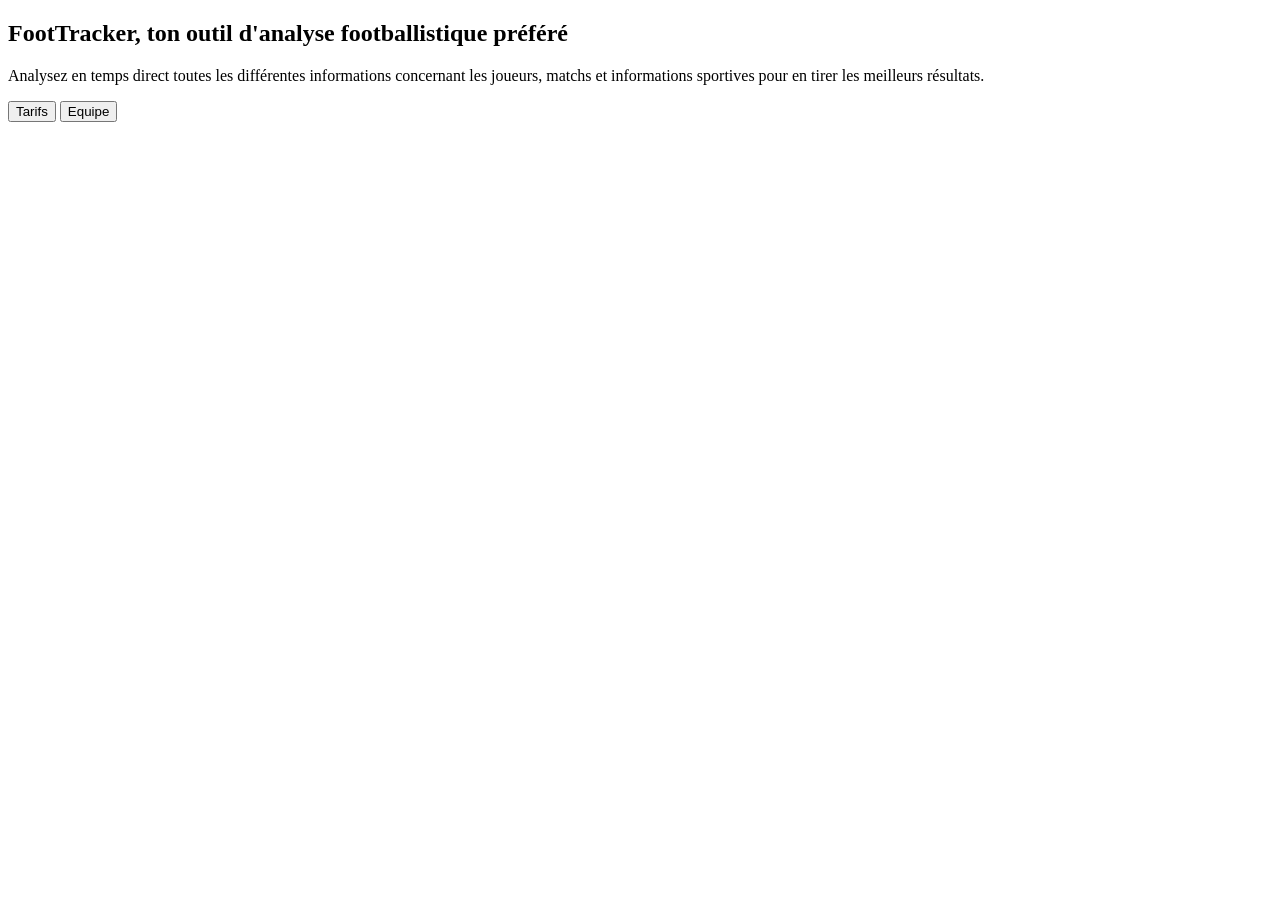
==== SITE/index.html @ 9fde775c "fonctionnal commit" ====
<!doctype html>
<html lang="en">
  <head>
    <meta charset="UTF-8" />
    <meta name="viewport" content="width=device-width, initial-scale=1.0" />
    <title>Page d'accueil tracker foot</title>
    <link href="css/styles.css" rel="stylesheet" />
  </head>
  <body>
    <nav class="navbar" id="navbar"></nav>

    <main>
      <section class="hero-section">
        <div class="hero-container">
          <h1>
            <span>FootTracker</span>, ton outil d'analyse footballistique
            préféré
          </h1>
          <p>
            Analysez en temps direct toutes les différentes informations
            concernant les joueurs, matchs et informations sportives pour en
            tirer les meilleurs résultats.
          </p>
          <div class="cta-container">
            <button class="cta-1">Tarifs</button>
            <button class="cta-2" href="/SITE/equipe.html">Equipe</button>
          </div>
        </div>
      </section>
    </main>

    <script src="/SITE/js/gsap.min.js"></script>
    <script src="/SITE/js/main.js"></script>
  </body>
</html>
---- SITE/css/styles.css ----
/* Grille Responsive */
.players-grid {
  display: grid;
  grid-template-columns: repeat(auto-fill, minmax(280px, 1fr));
  gap: 25px;
  padding: 20px;
}

/* La Carte Joueur */
.player-card {
  background: #1a1a1a; /* Look sombre premium */
  border-radius: 15px;
  overflow: hidden;
  color: white;
  transition:
    transform 0.3s ease,
    box-shadow 0.3s ease;
  border: 1px solid #333;
}

.player-card:hover {
  transform: translateY(-10px);
  box-shadow: 0 15px 35px rgba(0, 255, 127, 0.2); /* Lueur verte "gazon" */
  border-color: #00ff7f;
}

.player-img-container {
  width: 100%;
  height: 250px;
  background: #222;
}

.player-img-container img {
  width: 100%;
  height: 100%;
  object-fit: cover;
  transition: transform 0.5s ease;
}

.player-card:hover img {
  transform: scale(1.05);
}

.player-content {
  padding: 20px;
}

.player-footer {
  display: flex;
  justify-content: space-between;
  align-items: center;
  margin-top: 15px;
  border-top: 1px solid #333;
  padding-top: 15px;
}

.btn-tracker {
  background: #00ff7f;
  color: #000;
  text-decoration: none;
  padding: 8px 15px;
  border-radius: 5px;
  font-weight: bold;
  font-size: 0.9rem;
}
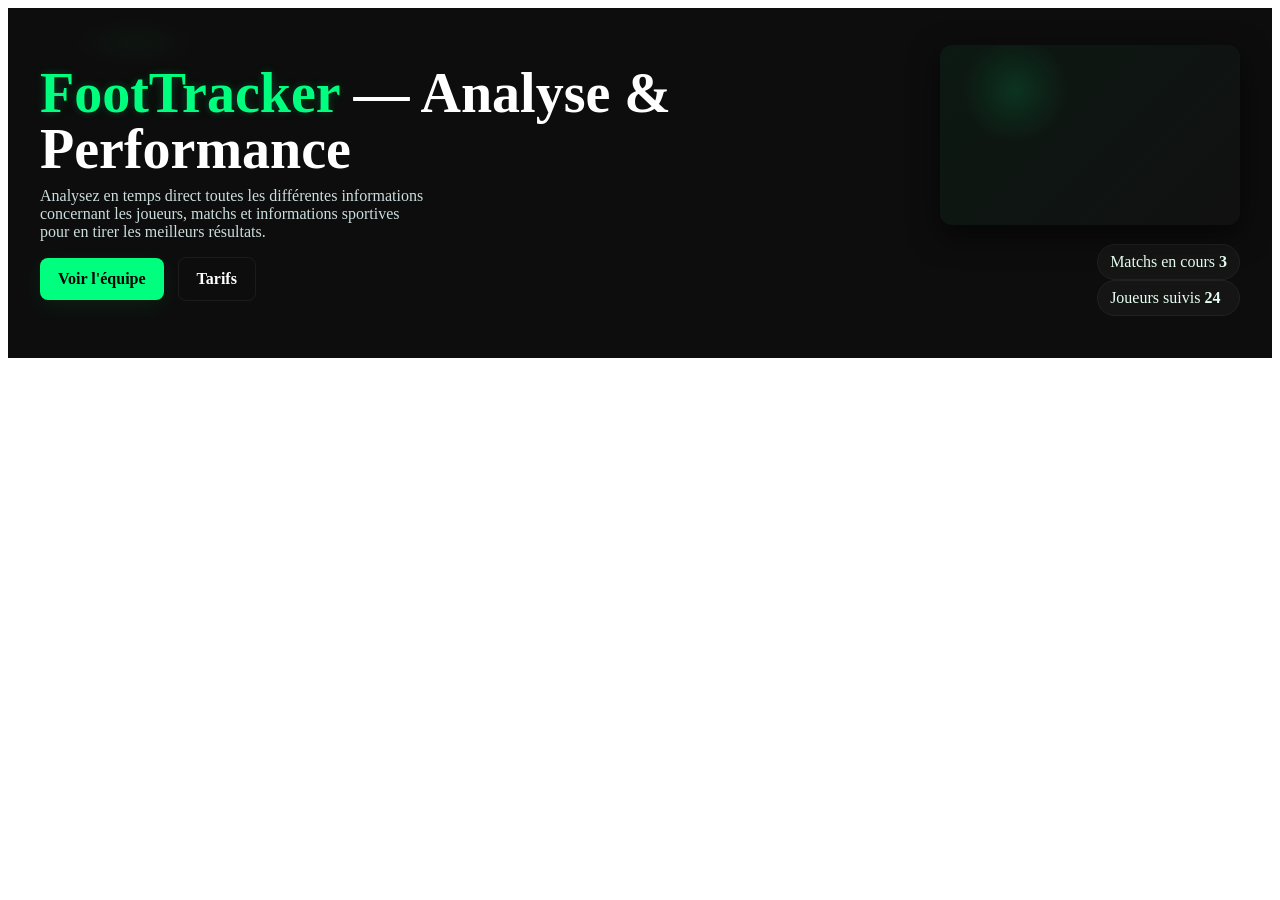
==== commit f147d48c: "feat(ui): implement equipe carousel, member detail, home hero +   accessibility Co-authored-by: Copi" ====
--- a/SITE/index.html
+++ b/SITE/index.html
@@ -5,31 +5,39 @@
     <meta name="viewport" content="width=device-width, initial-scale=1.0" />
     <title>Page d'accueil tracker foot</title>
     <link href="css/styles.css" rel="stylesheet" />
+    <link href="css/accessibility.css" rel="stylesheet" />
   </head>
   <body>
+    <a class="skip-link" href="#main">Aller au contenu</a>
     <nav class="navbar" id="navbar"></nav>
 
-    <main>
-      <section class="hero-section">
+    <main id="main">
+      <section class="hero-section hero-neon">
         <div class="hero-container">
-          <h1>
-            <span>FootTracker</span>, ton outil d'analyse footballistique
-            préféré
-          </h1>
-          <p>
-            Analysez en temps direct toutes les différentes informations
-            concernant les joueurs, matchs et informations sportives pour en
-            tirer les meilleurs résultats.
-          </p>
-          <div class="cta-container">
-            <button class="cta-1">Tarifs</button>
-            <button class="cta-2" href="/SITE/equipe.html">Equipe</button>
+          <div class="hero-left">
+            <h1 class="hero-title"><span class="brand">FootTracker</span> — <span class="tagline">Analyse & Performance</span></h1>
+            <p class="hero-sub">
+              Analysez en temps direct toutes les différentes informations concernant les joueurs, matchs et informations sportives pour en tirer les meilleurs résultats.
+            </p>
+            <div class="cta-container">
+              <a class="cta cta-primary" href="equipe.html">Voir l'équipe</a>
+              <a class="cta cta-secondary" href="#pricing">Tarifs</a>
+            </div>
+          </div>
+          <div class="hero-right">
+            <div class="hero-visual" aria-hidden="true"></div>
+            <div class="hero-stats">
+              <div class="pill">Matchs en cours <strong>3</strong></div>
+              <div class="pill">Joueurs suivis <strong>24</strong></div>
+            </div>
           </div>
         </div>
+        <div class="hero-gradient" aria-hidden="true"></div>
       </section>
     </main>
 
     <script src="/SITE/js/gsap.min.js"></script>
+    <script src="/SITE/js/hero.js"></script>
     <script src="/SITE/js/main.js"></script>
   </body>
 </html>
--- a/SITE/css/styles.css
+++ b/SITE/css/styles.css
@@ -1,9 +1,39 @@
-/* Grille Responsive */
+/* Carousel responsive */
+.carousel-wrapper {
+  position: relative;
+  margin: 20px 0;
+}
+.carousel-mask {
+  overflow: hidden;
+  padding: 10px 0;
+}
 .players-grid {
-  display: grid;
-  grid-template-columns: repeat(auto-fill, minmax(280px, 1fr));
-  gap: 25px;
+  display: flex;
+  gap: 20px;
+  align-items: stretch;
   padding: 20px;
+  will-change: transform;
+}
+.edge-blur {
+  position: absolute;
+  top: 0;
+  bottom: 0;
+  width: 14%;
+  pointer-events: none;
+  z-index: 5;
+}
+.edge-left {
+  left: 0;
+  background: linear-gradient(90deg, rgba(13,13,13,1) 0%, rgba(13,13,13,0) 60%);
+}
+.edge-right {
+  right: 0;
+  background: linear-gradient(270deg, rgba(13,13,13,1) 0%, rgba(13,13,13,0) 60%);
+}
+
+@media (max-width: 600px) {
+  .players-grid { gap: 12px; padding: 12px; }
+  .player-card { min-width: 220px; flex: 0 0 220px; }
 }
 
 /* La Carte Joueur */
@@ -12,15 +42,15 @@
   border-radius: 15px;
   overflow: hidden;
   color: white;
-  transition:
-    transform 0.3s ease,
-    box-shadow 0.3s ease;
+  transition: transform 0.3s ease, box-shadow 0.3s ease;
   border: 1px solid #333;
+  min-width: 260px;
+  flex: 0 0 260px;
 }
 
 .player-card:hover {
   transform: translateY(-10px);
-  box-shadow: 0 15px 35px rgba(0, 255, 127, 0.2); /* Lueur verte "gazon" */
+  box-shadow: 0 15px 35px rgba(0, 255, 127, 0.08); /* Lueur verte "gazon" */
   border-color: #00ff7f;
 }
 
@@ -63,3 +93,45 @@
   font-weight: bold;
   font-size: 0.9rem;
 }
+
+:root {
+  --bg: #0d0d0d;
+  --neon: #00ff7f;
+  --muted: #111;
+  --glass: rgba(255,255,255,0.03);
+  --max-width: 1200px;
+}
+
+/* Hero styles */
+.hero-section { background: var(--bg); padding: 42px 16px; position: relative; overflow: hidden; color: #fff; }
+.hero-container { max-width: var(--max-width); margin: 0 auto; display: flex; gap: 20px; align-items: center; justify-content: space-between; }
+.hero-left { flex: 1; min-width: 240px; }
+.hero-right { width: 320px; display:flex; flex-direction: column; gap: 14px; align-items:flex-end; }
+.hero-title { font-size: clamp(28px, 6.5vw, 56px); margin: 0; line-height: 1; font-weight: 800; }
+.brand { color: var(--neon); text-shadow: 0 0 8px rgba(0,255,127,0.2), 0 0 28px rgba(0,255,127,0.06); }
+.hero-sub { color: #cdd; margin-top: 10px; max-width: 48ch; }
+.cta { display: inline-block; padding: 12px 18px; border-radius: 8px; text-decoration: none; font-weight: 700; margin-right: 10px; }
+.cta-primary { background: var(--neon); color: #000; box-shadow: 0 6px 24px rgba(0,255,127,0.08); }
+.cta-secondary { border: 1px solid rgba(255,255,255,0.06); color: #fff; background: transparent; }
+.hero-visual { width: 300px; height: 180px; border-radius: 12px; background: radial-gradient(circle at 25% 25%, rgba(0,255,127,0.12), transparent 20%), linear-gradient(135deg, rgba(0,255,127,0.05), rgba(255,255,255,0.02)); box-shadow: 0 10px 30px rgba(0,0,0,0.6); }
+.hero-gradient { position: absolute; inset: 0; pointer-events: none; mix-blend-mode: screen; background: radial-gradient(600px 240px at 10% 10%, rgba(0,255,127,0.03), transparent 10%); }
+.pill { background: rgba(255,255,255,0.03); padding: 8px 12px; border-radius: 999px; color: #fff; border: 1px solid #222; }
+@media (max-width: 800px) { .hero-container { flex-direction: column-reverse; align-items: flex-start; } .hero-right { width: 100%; display:flex; flex-direction:row; gap:10px; } .hero-visual { width: 100%; height: 140px; } }
+
+
+/* Player detail styles */
+.player-detail-container { max-width: 1100px; margin: 30px auto; padding: 20px; }
+.player-header { display:flex; align-items:center; gap:20px; margin-bottom:20px; }
+.player-header img { width:140px; height:140px; object-fit:cover; border-radius:12px; }
+.player-header h1 { font-size: clamp(28px, 6vw, 72px); margin:0; letter-spacing:-1px; color:#fff; font-weight:700; }
+.player-stats { display:flex; gap:12px; flex-wrap:wrap; margin-bottom:20px; }
+.stat-card { background: #0f0f0f; padding:12px 16px; border-radius:10px; min-width:110px; text-align:center; color:#fff; border:1px solid #222; }
+.stat-card span { display:block; font-size:1.1rem; color:#00ff7f; font-weight:700; }
+.gallery-grid { display:grid; grid-template-columns: repeat(4, 1fr); grid-auto-rows: 140px; gap:8px; }
+.gallery-grid .gallery-img { width:100%; height:100%; object-fit:cover; border-radius:8px; }
+.gallery-grid .gallery-img:nth-child(1) { grid-column: span 2; grid-row: span 2; }
+.gallery-grid .gallery-img:nth-child(3) { grid-column: span 2; }
+@media (max-width: 700px) { .gallery-grid { grid-template-columns: repeat(2, 1fr); grid-auto-rows: 120px; } }
+.comments-section .comment-item { background:#121212; padding:10px; border-radius:8px; border:1px solid #222; margin-bottom:10px; }
+.comments-section strong { color:#00ff7f; }
+
--- a/SITE/css/accessibility.css
+++ b/SITE/css/accessibility.css
@@ -0,0 +1,28 @@
+/* accessibility.css
+   Focus styles, skip link, reduced-motion preference, and small accessibility helpers.
+*/
+
+/* Skip link - visible on keyboard focus */
+.skip-link { position: absolute; left: -999px; top: auto; width: 1px; height: 1px; overflow: hidden; z-index: 9999; }
+.skip-link:focus, .skip-link:active { left: 12px; top: 12px; width: auto; height: auto; padding: 8px 12px; background: #0b0b0b; color: #fff; border-radius: 6px; text-decoration: none; box-shadow: 0 8px 20px rgba(0,0,0,0.6); }
+
+/* Focus-visible for interactive elements */
+:focus:not(.skip-link) { outline: none; }
+:focus-visible { outline: 3px solid var(--neon); outline-offset: 4px; }
+
+/* Specific interactive focus styles */
+a.cta:focus-visible, .btn-tracker:focus-visible, .player-card:focus-visible { box-shadow: 0 10px 30px rgba(0,255,127,0.12); transform: translateY(-6px); }
+
+/* Respect user motion preferences */
+@media (prefers-reduced-motion: reduce) {
+  * { animation-duration: 0.001ms !important; animation-iteration-count: 1 !important; transition-duration: 0.001ms !important; scroll-behavior: auto !important; }
+}
+
+/* Touch and tap helpers */
+button, a { touch-action: manipulation; -webkit-tap-highlight-color: rgba(0,0,0,0); }
+
+/* Small contrast improvements */
+.pill, .stat-card { color: #e6fff2; }
+
+/* Visually-hidden helper */
+.visually-hidden { position: absolute !important; height: 1px; width: 1px; overflow: hidden; clip: rect(1px, 1px, 1px, 1px); white-space: nowrap; }
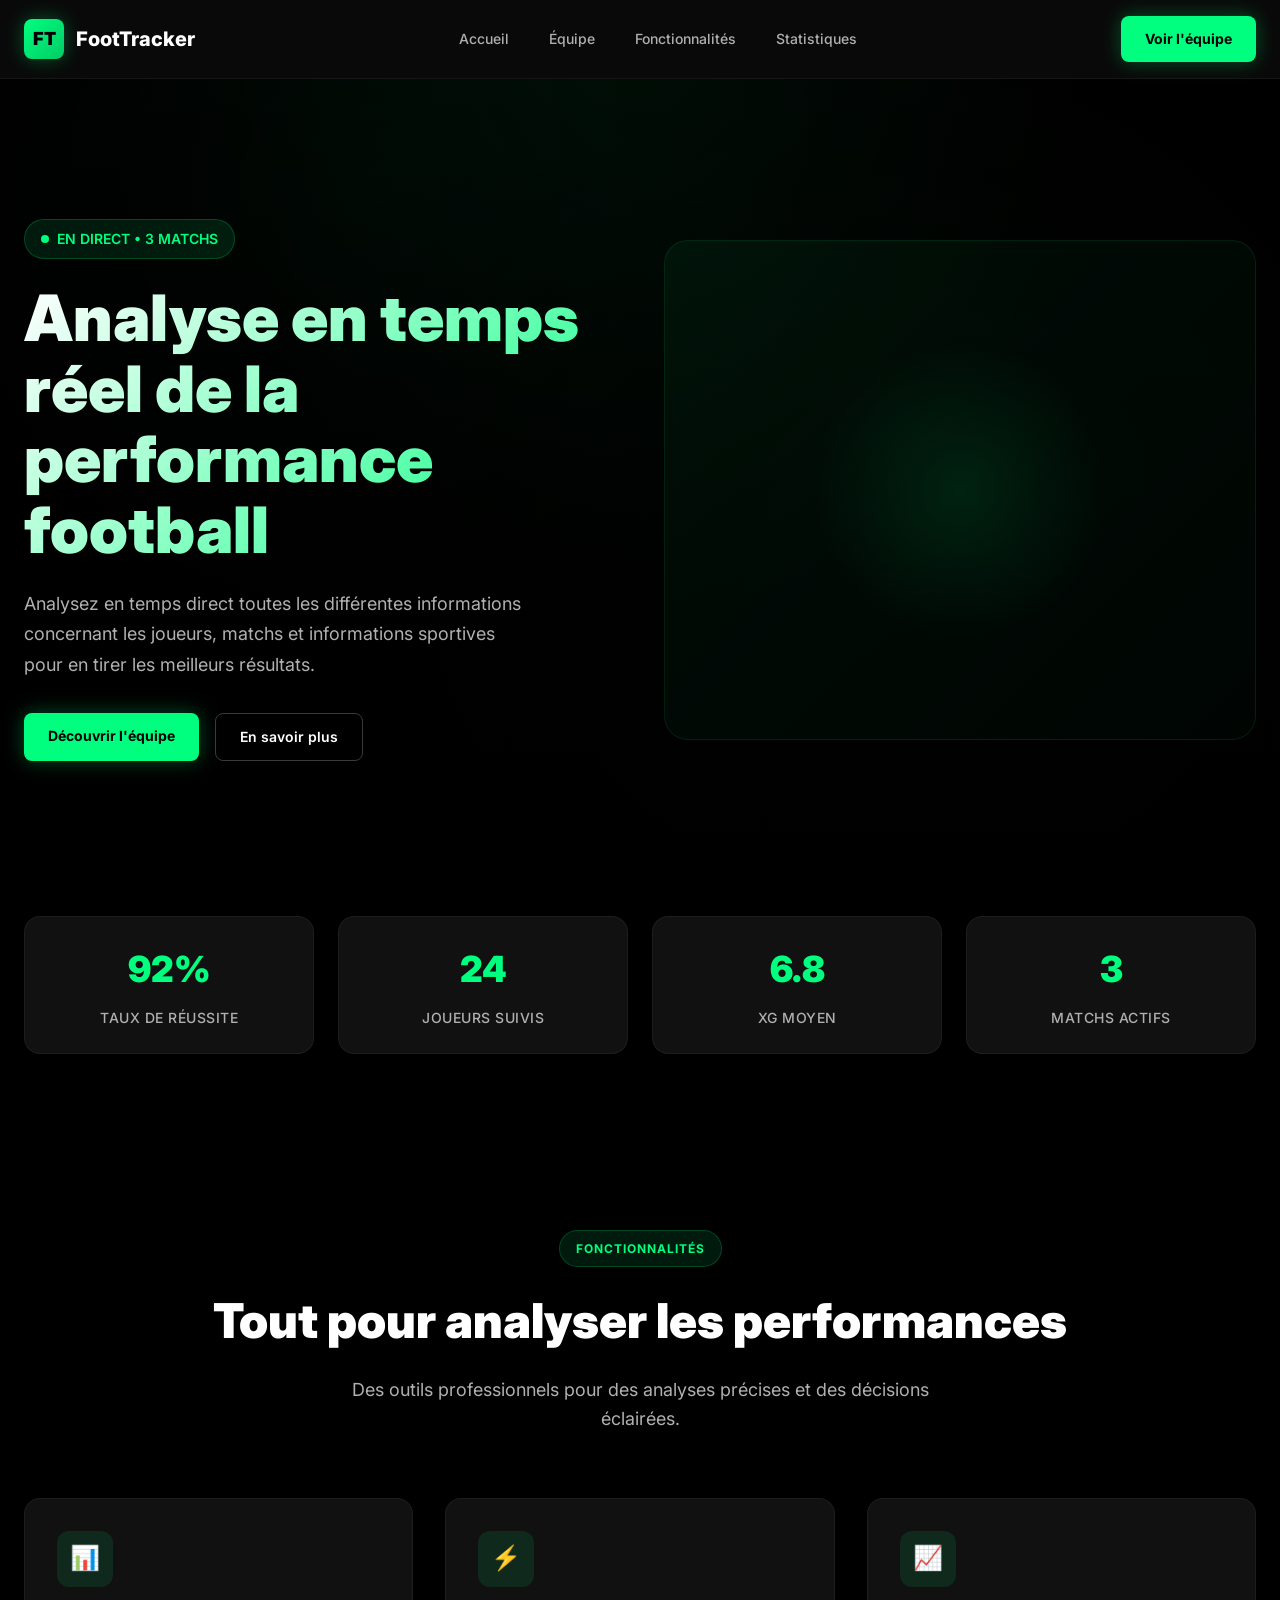
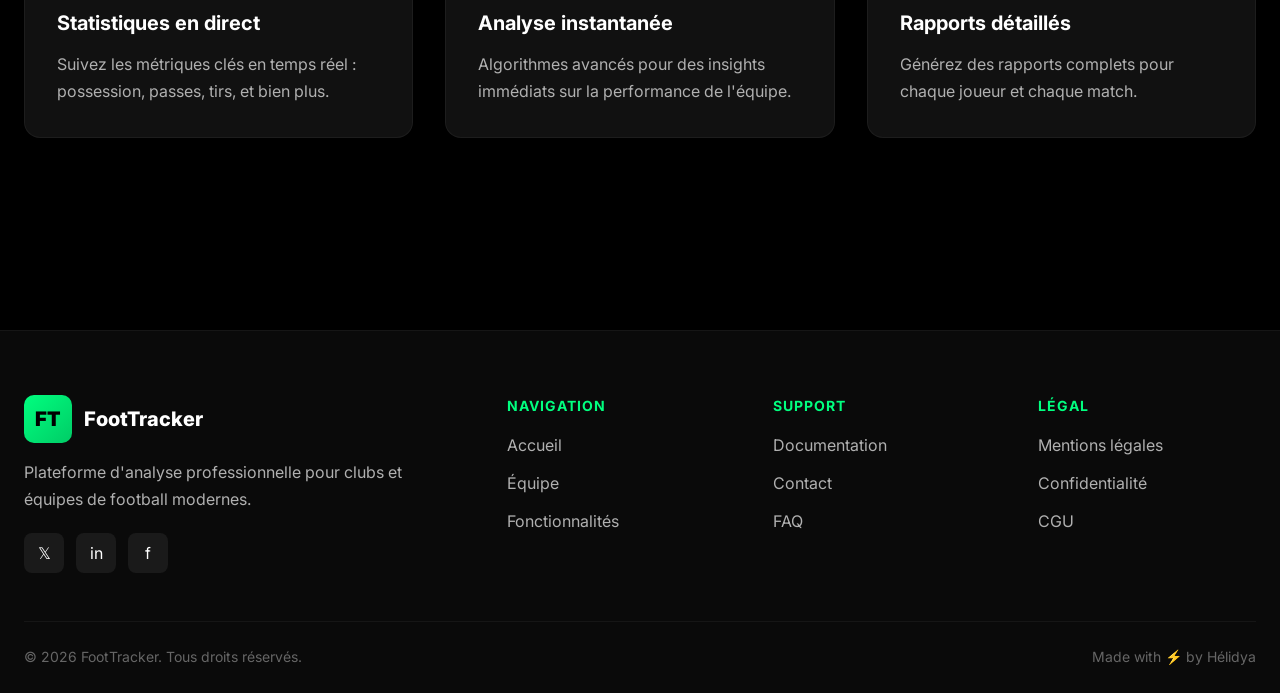
==== commit f68480f9: "feat(ui): carousel infini parfait + UX améliorée v2 - Carousel seamless (onRepeat technique)  - Haut" ====
--- a/SITE/index.html
+++ b/SITE/index.html
@@ -1,43 +1,171 @@
 <!doctype html>
-<html lang="en">
+<html lang="fr">
   <head>
     <meta charset="UTF-8" />
     <meta name="viewport" content="width=device-width, initial-scale=1.0" />
-    <title>Page d'accueil tracker foot</title>
-    <link href="css/styles.css" rel="stylesheet" />
-    <link href="css/accessibility.css" rel="stylesheet" />
+    <title>FootTracker — Analyse Performance Football</title>
+    <link href="css/design-system.css" rel="stylesheet" />
   </head>
   <body>
-    <a class="skip-link" href="#main">Aller au contenu</a>
-    <nav class="navbar" id="navbar"></nav>
+    <!-- Navigation -->
+    <nav class="navbar" id="navbar">
+      <div class="container nav-inner">
+        <a href="index.html" class="nav-brand">
+          <div class="nav-logo">FT</div>
+          <span>FootTracker</span>
+        </a>
+        
+        <button class="nav-toggle" aria-label="Menu">☰</button>
+        
+        <ul class="nav-links">
+          <li><a href="index.html">Accueil</a></li>
+          <li><a href="equipe.html">Équipe</a></li>
+          <li><a href="#features">Fonctionnalités</a></li>
+          <li><a href="#stats">Statistiques</a></li>
+        </ul>
+        
+        <div class="nav-actions">
+          <a href="equipe.html" class="btn-primary">Voir l'équipe</a>
+        </div>
+      </div>
+    </nav>
 
-    <main id="main">
-      <section class="hero-section hero-neon">
-        <div class="hero-container">
+    <!-- Hero -->
+    <section class="hero">
+      <div class="container">
+        <div class="hero-content">
           <div class="hero-left">
-            <h1 class="hero-title"><span class="brand">FootTracker</span> — <span class="tagline">Analyse & Performance</span></h1>
-            <p class="hero-sub">
+            <div class="hero-badge">
+              <span class="hero-badge-dot"></span>
+              <span>EN DIRECT • 3 MATCHS</span>
+            </div>
+            <h1 class="hero-title">Analyse en temps réel de la performance football</h1>
+            <p class="hero-subtitle">
               Analysez en temps direct toutes les différentes informations concernant les joueurs, matchs et informations sportives pour en tirer les meilleurs résultats.
             </p>
-            <div class="cta-container">
-              <a class="cta cta-primary" href="equipe.html">Voir l'équipe</a>
-              <a class="cta cta-secondary" href="#pricing">Tarifs</a>
+            <div class="hero-cta">
+              <a href="equipe.html" class="btn-primary">Découvrir l'équipe</a>
+              <a href="#features" class="btn-secondary">En savoir plus</a>
             </div>
           </div>
           <div class="hero-right">
-            <div class="hero-visual" aria-hidden="true"></div>
-            <div class="hero-stats">
-              <div class="pill">Matchs en cours <strong>3</strong></div>
-              <div class="pill">Joueurs suivis <strong>24</strong></div>
+            <div class="hero-visual"></div>
+          </div>
+        </div>
+      </div>
+    </section>
+
+    <!-- Stats -->
+    <section class="section">
+      <div class="container">
+        <div class="stats-grid" id="stats">
+          <div class="stat-card">
+            <div class="stat-value">92%</div>
+            <div class="stat-label">Taux de réussite</div>
+          </div>
+          <div class="stat-card">
+            <div class="stat-value">24</div>
+            <div class="stat-label">Joueurs suivis</div>
+          </div>
+          <div class="stat-card">
+            <div class="stat-value">6.8</div>
+            <div class="stat-label">xG Moyen</div>
+          </div>
+          <div class="stat-card">
+            <div class="stat-value">3</div>
+            <div class="stat-label">Matchs actifs</div>
+          </div>
+        </div>
+      </div>
+    </section>
+
+    <!-- Features -->
+    <section class="features" id="features">
+      <div class="container">
+        <div class="section-header">
+          <span class="section-badge">FONCTIONNALITÉS</span>
+          <h2 class="section-title">Tout pour analyser les performances</h2>
+          <p class="section-subtitle">
+            Des outils professionnels pour des analyses précises et des décisions éclairées.
+          </p>
+        </div>
+        <div class="features-grid">
+          <div class="feature-card">
+            <div class="feature-icon">📊</div>
+            <h3 class="feature-title">Statistiques en direct</h3>
+            <p class="feature-description">
+              Suivez les métriques clés en temps réel : possession, passes, tirs, et bien plus.
+            </p>
+          </div>
+          <div class="feature-card">
+            <div class="feature-icon">⚡</div>
+            <h3 class="feature-title">Analyse instantanée</h3>
+            <p class="feature-description">
+              Algorithmes avancés pour des insights immédiats sur la performance de l'équipe.
+            </p>
+          </div>
+          <div class="feature-card">
+            <div class="feature-icon">📈</div>
+            <h3 class="feature-title">Rapports détaillés</h3>
+            <p class="feature-description">
+              Générez des rapports complets pour chaque joueur et chaque match.
+            </p>
+          </div>
+        </div>
+      </div>
+    </section>
+
+    <!-- Footer -->
+    <footer class="footer">
+      <div class="container">
+        <div class="footer-content">
+          <div>
+            <div class="footer-brand">
+              <div class="footer-logo">FT</div>
+              <span>FootTracker</span>
+            </div>
+            <p class="footer-description">
+              Plateforme d'analyse professionnelle pour clubs et équipes de football modernes.
+            </p>
+            <div class="footer-social">
+              <a href="#" class="social-link">𝕏</a>
+              <a href="#" class="social-link">in</a>
+              <a href="#" class="social-link">f</a>
             </div>
           </div>
+          <div>
+            <h4 class="footer-section-title">Navigation</h4>
+            <ul class="footer-links">
+              <li><a href="index.html">Accueil</a></li>
+              <li><a href="equipe.html">Équipe</a></li>
+              <li><a href="#features">Fonctionnalités</a></li>
+            </ul>
+          </div>
+          <div>
+            <h4 class="footer-section-title">Support</h4>
+            <ul class="footer-links">
+              <li><a href="#">Documentation</a></li>
+              <li><a href="#">Contact</a></li>
+              <li><a href="#">FAQ</a></li>
+            </ul>
+          </div>
+          <div>
+            <h4 class="footer-section-title">Légal</h4>
+            <ul class="footer-links">
+              <li><a href="#">Mentions légales</a></li>
+              <li><a href="#">Confidentialité</a></li>
+              <li><a href="#">CGU</a></li>
+            </ul>
+          </div>
         </div>
-        <div class="hero-gradient" aria-hidden="true"></div>
-      </section>
-    </main>
+        <div class="footer-bottom">
+          <p>&copy; 2026 FootTracker. Tous droits réservés.</p>
+          <p>Made with ⚡ by Hélidya</p>
+        </div>
+      </div>
+    </footer>
 
-    <script src="/SITE/js/gsap.min.js"></script>
-    <script src="/SITE/js/hero.js"></script>
-    <script src="/SITE/js/main.js"></script>
+    <script src="js/gsap.min.js"></script>
+    <script src="js/animations.js"></script>
   </body>
 </html>
--- a/SITE/css/design-system.css
+++ b/SITE/css/design-system.css
@@ -0,0 +1,970 @@
+/* ============================================
+   FOOTTRACKER 2026 — Design System
+   Dark theme / Neon green / Ultra-modern
+   ============================================ */
+
+@import url('https://fonts.googleapis.com/css2?family=Inter:wght@300;400;500;600;700;800;900&display=swap');
+
+/* ============================================
+   CSS Variables
+   ============================================ */
+:root {
+  /* Colors */
+  --black: #000000;
+  --bg-dark: #0a0a0a;
+  --bg-card: #111111;
+  --neon-green: #00ff7f;
+  --neon-green-dark: #00cc66;
+  --gray-100: #1a1a1a;
+  --gray-200: #2a2a2a;
+  --gray-300: #3a3a3a;
+  --gray-400: #555555;
+  --gray-500: #777777;
+  --gray-600: #999999;
+  --text-primary: #ffffff;
+  --text-secondary: #b0b0b0;
+  --text-muted: #666666;
+  
+  /* Typography */
+  --font-family: 'Inter', -apple-system, BlinkMacSystemFont, sans-serif;
+  --font-size-xs: 0.75rem;
+  --font-size-sm: 0.875rem;
+  --font-size-base: 1rem;
+  --font-size-lg: 1.125rem;
+  --font-size-xl: 1.25rem;
+  --font-size-2xl: 1.5rem;
+  --font-size-3xl: 1.875rem;
+  --font-size-4xl: 2.25rem;
+  --font-size-5xl: 3rem;
+  --font-size-6xl: 4rem;
+  
+  /* Spacing */
+  --space-1: 0.25rem;
+  --space-2: 0.5rem;
+  --space-3: 0.75rem;
+  --space-4: 1rem;
+  --space-5: 1.25rem;
+  --space-6: 1.5rem;
+  --space-8: 2rem;
+  --space-10: 2.5rem;
+  --space-12: 3rem;
+  --space-16: 4rem;
+  --space-20: 5rem;
+  --space-24: 6rem;
+  
+  /* Layout */
+  --container-max: 1280px;
+  --container-padding: 1.5rem;
+  
+  /* Effects */
+  --glow-neon: 0 0 20px rgba(0, 255, 127, 0.3);
+  --glow-neon-strong: 0 0 30px rgba(0, 255, 127, 0.5);
+  --shadow-sm: 0 1px 2px rgba(0, 0, 0, 0.5);
+  --shadow-md: 0 4px 6px rgba(0, 0, 0, 0.5);
+  --shadow-lg: 0 10px 20px rgba(0, 0, 0, 0.7);
+  --shadow-xl: 0 20px 40px rgba(0, 0, 0, 0.8);
+  
+  /* Transitions */
+  --transition-fast: 150ms ease;
+  --transition-base: 250ms ease;
+  --transition-slow: 350ms ease;
+}
+
+/* ============================================
+   Reset & Base
+   ============================================ */
+*, *::before, *::after {
+  box-sizing: border-box;
+  margin: 0;
+  padding: 0;
+}
+
+html {
+  scroll-behavior: smooth;
+  -webkit-font-smoothing: antialiased;
+  -moz-osx-font-smoothing: grayscale;
+}
+
+body {
+  font-family: var(--font-family);
+  font-size: var(--font-size-base);
+  line-height: 1.6;
+  color: var(--text-primary);
+  background: var(--black);
+  overflow-x: hidden;
+}
+
+img {
+  max-width: 100%;
+  display: block;
+}
+
+a {
+  color: inherit;
+  text-decoration: none;
+}
+
+button {
+  font-family: inherit;
+  cursor: pointer;
+}
+
+/* ============================================
+   Layout Utilities
+   ============================================ */
+.container {
+  max-width: var(--container-max);
+  margin: 0 auto;
+  padding: 0 var(--container-padding);
+}
+
+.section {
+  padding: var(--space-20) 0;
+}
+
+/* ============================================
+   Navigation
+   ============================================ */
+.navbar {
+  position: fixed;
+  top: 0;
+  left: 0;
+  right: 0;
+  z-index: 1000;
+  background: rgba(10, 10, 10, 0.95);
+  backdrop-filter: blur(12px);
+  border-bottom: 1px solid rgba(255, 255, 255, 0.05);
+  padding: var(--space-4) 0;
+  transition: all var(--transition-base);
+}
+
+.navbar.scrolled {
+  background: rgba(10, 10, 10, 0.98);
+  box-shadow: var(--shadow-lg);
+}
+
+.nav-inner {
+  display: flex;
+  align-items: center;
+  justify-content: space-between;
+  gap: var(--space-6);
+}
+
+.nav-brand {
+  display: flex;
+  align-items: center;
+  gap: var(--space-3);
+  font-weight: 800;
+  font-size: var(--font-size-xl);
+  color: var(--text-primary);
+  text-decoration: none;
+  transition: all var(--transition-fast);
+}
+
+.nav-brand:hover {
+  color: var(--neon-green);
+}
+
+.nav-logo {
+  width: 40px;
+  height: 40px;
+  background: linear-gradient(135deg, var(--neon-green), var(--neon-green-dark));
+  border-radius: 8px;
+  display: flex;
+  align-items: center;
+  justify-content: center;
+  font-weight: 900;
+  font-size: var(--font-size-lg);
+  color: var(--black);
+  box-shadow: var(--glow-neon);
+}
+
+.nav-links {
+  display: flex;
+  gap: var(--space-2);
+  list-style: none;
+  align-items: center;
+}
+
+.nav-links a {
+  padding: var(--space-2) var(--space-4);
+  border-radius: 6px;
+  font-weight: 500;
+  font-size: var(--font-size-sm);
+  color: var(--text-secondary);
+  transition: all var(--transition-fast);
+  position: relative;
+}
+
+.nav-links a::after {
+  content: '';
+  position: absolute;
+  bottom: 4px;
+  left: 50%;
+  width: 0;
+  height: 2px;
+  background: var(--neon-green);
+  transform: translateX(-50%);
+  transition: width var(--transition-fast);
+}
+
+.nav-links a:hover {
+  color: var(--neon-green);
+}
+
+.nav-links a:hover::after {
+  width: 60%;
+}
+
+.nav-actions {
+  display: flex;
+  gap: var(--space-3);
+  align-items: center;
+}
+
+.btn-primary {
+  padding: var(--space-3) var(--space-6);
+  background: var(--neon-green);
+  color: var(--black);
+  border: none;
+  border-radius: 8px;
+  font-weight: 700;
+  font-size: var(--font-size-sm);
+  transition: all var(--transition-fast);
+  box-shadow: var(--glow-neon);
+  text-decoration: none;
+  display: inline-block;
+}
+
+.btn-primary:hover {
+  background: var(--neon-green-dark);
+  transform: translateY(-2px);
+  box-shadow: var(--glow-neon-strong);
+}
+
+.nav-toggle {
+  display: none;
+  background: transparent;
+  border: 1px solid var(--gray-300);
+  color: var(--text-primary);
+  padding: var(--space-2) var(--space-3);
+  border-radius: 6px;
+  font-size: var(--font-size-lg);
+  transition: all var(--transition-fast);
+}
+
+.nav-toggle:hover {
+  border-color: var(--neon-green);
+  color: var(--neon-green);
+}
+
+@media (max-width: 768px) {
+  .nav-links {
+    position: fixed;
+    top: 70px;
+    right: var(--container-padding);
+    flex-direction: column;
+    background: rgba(17, 17, 17, 0.98);
+    backdrop-filter: blur(12px);
+    padding: var(--space-4);
+    border-radius: 12px;
+    border: 1px solid rgba(255, 255, 255, 0.1);
+    box-shadow: var(--shadow-xl);
+    opacity: 0;
+    visibility: hidden;
+    transform: translateY(-10px);
+    transition: all var(--transition-base);
+  }
+  
+  .nav-links.is-open {
+    opacity: 1;
+    visibility: visible;
+    transform: translateY(0);
+  }
+  
+  .nav-toggle {
+    display: block;
+  }
+  
+  .nav-actions {
+    display: none;
+  }
+}
+
+/* ============================================
+   Hero Section
+   ============================================ */
+.hero {
+  min-height: 100vh;
+  display: flex;
+  align-items: center;
+  position: relative;
+  overflow: hidden;
+  padding-top: 80px;
+  background: radial-gradient(ellipse at top, rgba(0, 255, 127, 0.05), transparent 50%);
+}
+
+.hero::before {
+  content: '';
+  position: absolute;
+  top: 0;
+  left: 0;
+  right: 0;
+  bottom: 0;
+  background: 
+    linear-gradient(180deg, transparent 0%, var(--black) 100%),
+    radial-gradient(circle at 30% 20%, rgba(0, 255, 127, 0.03), transparent 40%),
+    radial-gradient(circle at 70% 60%, rgba(0, 255, 127, 0.02), transparent 50%);
+  pointer-events: none;
+}
+
+.hero-content {
+  position: relative;
+  z-index: 1;
+  display: grid;
+  grid-template-columns: 1fr 1fr;
+  gap: var(--space-12);
+  align-items: center;
+}
+
+.hero-left {
+  animation: fadeInUp 0.8s ease-out;
+}
+
+.hero-badge {
+  display: inline-flex;
+  align-items: center;
+  gap: var(--space-2);
+  padding: var(--space-2) var(--space-4);
+  background: rgba(0, 255, 127, 0.1);
+  border: 1px solid rgba(0, 255, 127, 0.2);
+  border-radius: 999px;
+  font-size: var(--font-size-sm);
+  font-weight: 600;
+  color: var(--neon-green);
+  margin-bottom: var(--space-6);
+}
+
+.hero-badge-dot {
+  width: 8px;
+  height: 8px;
+  background: var(--neon-green);
+  border-radius: 50%;
+  animation: pulse 2s ease-in-out infinite;
+}
+
+@keyframes pulse {
+  0%, 100% { opacity: 1; transform: scale(1); }
+  50% { opacity: 0.6; transform: scale(1.2); }
+}
+
+.hero-title {
+  font-size: clamp(var(--font-size-4xl), 8vw, var(--font-size-6xl));
+  font-weight: 900;
+  line-height: 1.1;
+  margin-bottom: var(--space-6);
+  background: linear-gradient(135deg, var(--text-primary), var(--neon-green));
+  -webkit-background-clip: text;
+  -webkit-text-fill-color: transparent;
+  background-clip: text;
+}
+
+.hero-subtitle {
+  font-size: var(--font-size-lg);
+  color: var(--text-secondary);
+  line-height: 1.7;
+  margin-bottom: var(--space-8);
+  max-width: 500px;
+}
+
+.hero-cta {
+  display: flex;
+  gap: var(--space-4);
+  flex-wrap: wrap;
+}
+
+.btn-secondary {
+  padding: var(--space-3) var(--space-6);
+  background: transparent;
+  color: var(--text-primary);
+  border: 1px solid var(--gray-300);
+  border-radius: 8px;
+  font-weight: 600;
+  font-size: var(--font-size-sm);
+  transition: all var(--transition-fast);
+  text-decoration: none;
+  display: inline-block;
+}
+
+.btn-secondary:hover {
+  border-color: var(--neon-green);
+  color: var(--neon-green);
+  background: rgba(0, 255, 127, 0.05);
+}
+
+.hero-right {
+  position: relative;
+  animation: fadeInUp 0.8s ease-out 0.2s backwards;
+}
+
+.hero-visual {
+  position: relative;
+  width: 100%;
+  height: 500px;
+  background: linear-gradient(135deg, rgba(0, 255, 127, 0.05), rgba(0, 255, 127, 0.02));
+  border-radius: 24px;
+  border: 1px solid rgba(0, 255, 127, 0.1);
+  overflow: hidden;
+}
+
+.hero-visual::before {
+  content: '';
+  position: absolute;
+  top: 50%;
+  left: 50%;
+  width: 300px;
+  height: 300px;
+  background: radial-gradient(circle, var(--neon-green), transparent 70%);
+  opacity: 0.1;
+  transform: translate(-50%, -50%);
+  animation: rotate 20s linear infinite;
+}
+
+@keyframes rotate {
+  from { transform: translate(-50%, -50%) rotate(0deg); }
+  to { transform: translate(-50%, -50%) rotate(360deg); }
+}
+
+@keyframes fadeInUp {
+  from {
+    opacity: 0;
+    transform: translateY(30px);
+  }
+  to {
+    opacity: 1;
+    transform: translateY(0);
+  }
+}
+
+@media (max-width: 992px) {
+  .hero-content {
+    grid-template-columns: 1fr;
+    gap: var(--space-8);
+  }
+  
+  .hero-visual {
+    height: 300px;
+  }
+}
+
+/* ============================================
+   Stats Grid
+   ============================================ */
+.stats-grid {
+  display: grid;
+  grid-template-columns: repeat(4, 1fr);
+  gap: var(--space-6);
+  margin-top: calc(var(--space-16) * -1);
+  position: relative;
+  z-index: 10;
+}
+
+.stat-card {
+  background: var(--bg-card);
+  border: 1px solid rgba(255, 255, 255, 0.05);
+  border-radius: 16px;
+  padding: var(--space-6);
+  text-align: center;
+  transition: all var(--transition-base);
+}
+
+.stat-card:hover {
+  transform: translateY(-4px);
+  border-color: rgba(0, 255, 127, 0.2);
+  box-shadow: var(--glow-neon);
+}
+
+.stat-value {
+  font-size: var(--font-size-4xl);
+  font-weight: 900;
+  color: var(--neon-green);
+  margin-bottom: var(--space-2);
+}
+
+.stat-label {
+  font-size: var(--font-size-sm);
+  color: var(--text-secondary);
+  font-weight: 500;
+  text-transform: uppercase;
+  letter-spacing: 0.5px;
+}
+
+@media (max-width: 992px) {
+  .stats-grid {
+    grid-template-columns: repeat(2, 1fr);
+    margin-top: 0;
+  }
+}
+
+@media (max-width: 576px) {
+  .stats-grid {
+    grid-template-columns: 1fr;
+  }
+}
+
+/* ============================================
+   Features Section
+   ============================================ */
+.features {
+  padding: var(--space-24) 0;
+}
+
+.section-header {
+  text-align: center;
+  margin-bottom: var(--space-16);
+}
+
+.section-badge {
+  display: inline-flex;
+  padding: var(--space-2) var(--space-4);
+  background: rgba(0, 255, 127, 0.1);
+  border: 1px solid rgba(0, 255, 127, 0.2);
+  border-radius: 999px;
+  font-size: var(--font-size-xs);
+  font-weight: 700;
+  color: var(--neon-green);
+  text-transform: uppercase;
+  letter-spacing: 1px;
+  margin-bottom: var(--space-4);
+}
+
+.section-title {
+  font-size: clamp(var(--font-size-3xl), 5vw, var(--font-size-5xl));
+  font-weight: 900;
+  margin-bottom: var(--space-4);
+}
+
+.section-subtitle {
+  font-size: var(--font-size-lg);
+  color: var(--text-secondary);
+  max-width: 600px;
+  margin: 0 auto;
+}
+
+.features-grid {
+  display: grid;
+  grid-template-columns: repeat(3, 1fr);
+  gap: var(--space-8);
+}
+
+.feature-card {
+  background: var(--bg-card);
+  border: 1px solid rgba(255, 255, 255, 0.05);
+  border-radius: 16px;
+  padding: var(--space-8);
+  transition: all var(--transition-base);
+}
+
+.feature-card:hover {
+  transform: translateY(-4px);
+  border-color: rgba(0, 255, 127, 0.2);
+  box-shadow: var(--glow-neon);
+}
+
+.feature-icon {
+  width: 56px;
+  height: 56px;
+  background: rgba(0, 255, 127, 0.1);
+  border-radius: 12px;
+  display: flex;
+  align-items: center;
+  justify-content: center;
+  font-size: var(--font-size-2xl);
+  margin-bottom: var(--space-5);
+}
+
+.feature-title {
+  font-size: var(--font-size-xl);
+  font-weight: 700;
+  margin-bottom: var(--space-3);
+}
+
+.feature-description {
+  color: var(--text-secondary);
+  line-height: 1.7;
+}
+
+@media (max-width: 992px) {
+  .features-grid {
+    grid-template-columns: 1fr;
+  }
+}
+
+/* ============================================
+   Team Carousel
+   ============================================ */
+.team-section {
+  padding: var(--space-24) 0;
+  background: linear-gradient(180deg, transparent, rgba(0, 255, 127, 0.02), transparent);
+}
+
+.carousel-wrapper {
+  position: relative;
+  margin-top: var(--space-12);
+  overflow: hidden;
+}
+
+.carousel-track {
+  display: flex;
+  gap: var(--space-6);
+  will-change: transform;
+}
+
+.player-card {
+  flex: 0 0 320px;
+  background: var(--bg-card);
+  border: 1px solid rgba(255, 255, 255, 0.05);
+  border-radius: 16px;
+  overflow: hidden;
+  transition: all var(--transition-base);
+  cursor: pointer;
+}
+
+.player-card:hover {
+  transform: translateY(-8px);
+  border-color: rgba(0, 255, 127, 0.3);
+  box-shadow: var(--glow-neon-strong);
+}
+
+.player-image {
+  width: 100%;
+  height: 360px;
+  object-fit: cover;
+  background: var(--gray-200);
+}
+
+.player-info {
+  padding: var(--space-5);
+}
+
+.player-name {
+  font-size: var(--font-size-xl);
+  font-weight: 700;
+  margin-bottom: var(--space-2);
+}
+
+.player-stats {
+  display: flex;
+  justify-content: space-between;
+  align-items: center;
+  margin-top: var(--space-4);
+  padding-top: var(--space-4);
+  border-top: 1px solid rgba(255, 255, 255, 0.05);
+}
+
+.player-comments {
+  font-size: var(--font-size-sm);
+  color: var(--text-secondary);
+}
+
+.player-link {
+  font-size: var(--font-size-sm);
+  color: var(--neon-green);
+  font-weight: 600;
+  transition: all var(--transition-fast);
+}
+
+.player-link:hover {
+  color: var(--neon-green-dark);
+}
+
+.carousel-fade-left,
+.carousel-fade-right {
+  position: absolute;
+  top: 0;
+  bottom: 0;
+  width: 120px;
+  pointer-events: none;
+  z-index: 10;
+}
+
+.carousel-fade-left {
+  left: 0;
+  background: linear-gradient(90deg, var(--black), transparent);
+}
+
+.carousel-fade-right {
+  right: 0;
+  background: linear-gradient(270deg, var(--black), transparent);
+}
+
+/* ============================================
+   Footer
+   ============================================ */
+.footer {
+  background: var(--bg-dark);
+  border-top: 1px solid rgba(255, 255, 255, 0.05);
+  padding: var(--space-16) 0 var(--space-6);
+  margin-top: var(--space-24);
+}
+
+.footer-content {
+  display: grid;
+  grid-template-columns: 2fr 1fr 1fr 1fr;
+  gap: var(--space-12);
+  margin-bottom: var(--space-12);
+}
+
+.footer-brand {
+  display: flex;
+  align-items: center;
+  gap: var(--space-3);
+  font-weight: 800;
+  font-size: var(--font-size-xl);
+  margin-bottom: var(--space-4);
+}
+
+.footer-logo {
+  width: 48px;
+  height: 48px;
+  background: linear-gradient(135deg, var(--neon-green), var(--neon-green-dark));
+  border-radius: 10px;
+  display: flex;
+  align-items: center;
+  justify-content: center;
+  font-weight: 900;
+  font-size: var(--font-size-xl);
+  color: var(--black);
+}
+
+.footer-description {
+  color: var(--text-secondary);
+  line-height: 1.7;
+  margin-bottom: var(--space-5);
+}
+
+.footer-social {
+  display: flex;
+  gap: var(--space-3);
+}
+
+.social-link {
+  width: 40px;
+  height: 40px;
+  background: var(--gray-100);
+  border-radius: 8px;
+  display: flex;
+  align-items: center;
+  justify-content: center;
+  transition: all var(--transition-fast);
+}
+
+.social-link:hover {
+  background: var(--neon-green);
+  color: var(--black);
+  transform: translateY(-2px);
+}
+
+.footer-section-title {
+  font-size: var(--font-size-sm);
+  font-weight: 700;
+  text-transform: uppercase;
+  letter-spacing: 1px;
+  margin-bottom: var(--space-4);
+  color: var(--neon-green);
+}
+
+.footer-links {
+  list-style: none;
+  display: flex;
+  flex-direction: column;
+  gap: var(--space-3);
+}
+
+.footer-links a {
+  color: var(--text-secondary);
+  transition: all var(--transition-fast);
+}
+
+.footer-links a:hover {
+  color: var(--neon-green);
+  padding-left: var(--space-2);
+}
+
+.footer-bottom {
+  padding-top: var(--space-6);
+  border-top: 1px solid rgba(255, 255, 255, 0.05);
+  display: flex;
+  justify-content: space-between;
+  align-items: center;
+  font-size: var(--font-size-sm);
+  color: var(--text-muted);
+}
+
+@media (max-width: 992px) {
+  .footer-content {
+    grid-template-columns: 1fr 1fr;
+  }
+}
+
+@media (max-width: 576px) {
+  .footer-content {
+    grid-template-columns: 1fr;
+  }
+  
+  .footer-bottom {
+    flex-direction: column;
+    gap: var(--space-3);
+    text-align: center;
+  }
+}
+
+/* ============================================
+   Player Detail Page
+   ============================================ */
+.player-detail {
+  padding-top: 120px;
+  padding-bottom: var(--space-24);
+}
+
+.player-hero {
+  display: grid;
+  grid-template-columns: 300px 1fr;
+  gap: var(--space-10);
+  margin-bottom: var(--space-16);
+  align-items: center;
+}
+
+.player-hero-image {
+  width: 300px;
+  height: 300px;
+  border-radius: 24px;
+  object-fit: cover;
+  border: 2px solid rgba(0, 255, 127, 0.2);
+  box-shadow: var(--glow-neon);
+}
+
+.player-hero-name {
+  font-size: clamp(var(--font-size-4xl), 6vw, var(--font-size-6xl));
+  font-weight: 900;
+  line-height: 1.1;
+  margin-bottom: var(--space-4);
+}
+
+.player-stats-grid {
+  display: grid;
+  grid-template-columns: repeat(4, 1fr);
+  gap: var(--space-4);
+  margin-bottom: var(--space-16);
+}
+
+.player-stat-card {
+  background: var(--bg-card);
+  border: 1px solid rgba(255, 255, 255, 0.05);
+  border-radius: 12px;
+  padding: var(--space-5);
+  text-align: center;
+}
+
+.player-stat-label {
+  font-size: var(--font-size-sm);
+  color: var(--text-secondary);
+  margin-bottom: var(--space-2);
+}
+
+.player-stat-value {
+  font-size: var(--font-size-2xl);
+  font-weight: 800;
+  color: var(--neon-green);
+}
+
+.player-gallery {
+  margin-bottom: var(--space-16);
+}
+
+.gallery-title {
+  font-size: var(--font-size-2xl);
+  font-weight: 700;
+  margin-bottom: var(--space-6);
+}
+
+.gallery-grid {
+  display: grid;
+  grid-template-columns: repeat(4, 1fr);
+  grid-auto-rows: 200px;
+  gap: var(--space-4);
+}
+
+.gallery-grid img {
+  width: 100%;
+  height: 100%;
+  object-fit: cover;
+  border-radius: 12px;
+  transition: all var(--transition-base);
+}
+
+.gallery-grid img:hover {
+  transform: scale(1.05);
+  box-shadow: var(--glow-neon);
+}
+
+.gallery-grid img:nth-child(1) {
+  grid-column: span 2;
+  grid-row: span 2;
+}
+
+.gallery-grid img:nth-child(3) {
+  grid-column: span 2;
+}
+
+.player-comments {
+  background: var(--bg-card);
+  border: 1px solid rgba(255, 255, 255, 0.05);
+  border-radius: 16px;
+  padding: var(--space-8);
+}
+
+.comments-title {
+  font-size: var(--font-size-2xl);
+  font-weight: 700;
+  margin-bottom: var(--space-6);
+}
+
+.comment-item {
+  background: var(--bg-dark);
+  border: 1px solid rgba(255, 255, 255, 0.05);
+  border-radius: 12px;
+  padding: var(--space-5);
+  margin-bottom: var(--space-4);
+}
+
+.comment-author {
+  color: var(--neon-green);
+  font-weight: 700;
+  margin-bottom: var(--space-2);
+}
+
+.comment-text {
+  color: var(--text-secondary);
+  line-height: 1.7;
+}
+
+@media (max-width: 992px) {
+  .player-hero {
+    grid-template-columns: 1fr;
+    text-align: center;
+  }
+  
+  .player-hero-image {
+    margin: 0 auto;
+  }
+  
+  .player-stats-grid {
+    grid-template-columns: repeat(2, 1fr);
+  }
+  
+  .gallery-grid {
+    grid-template-columns: repeat(2, 1fr);
+    grid-auto-rows: 150px;
+  }
+}
